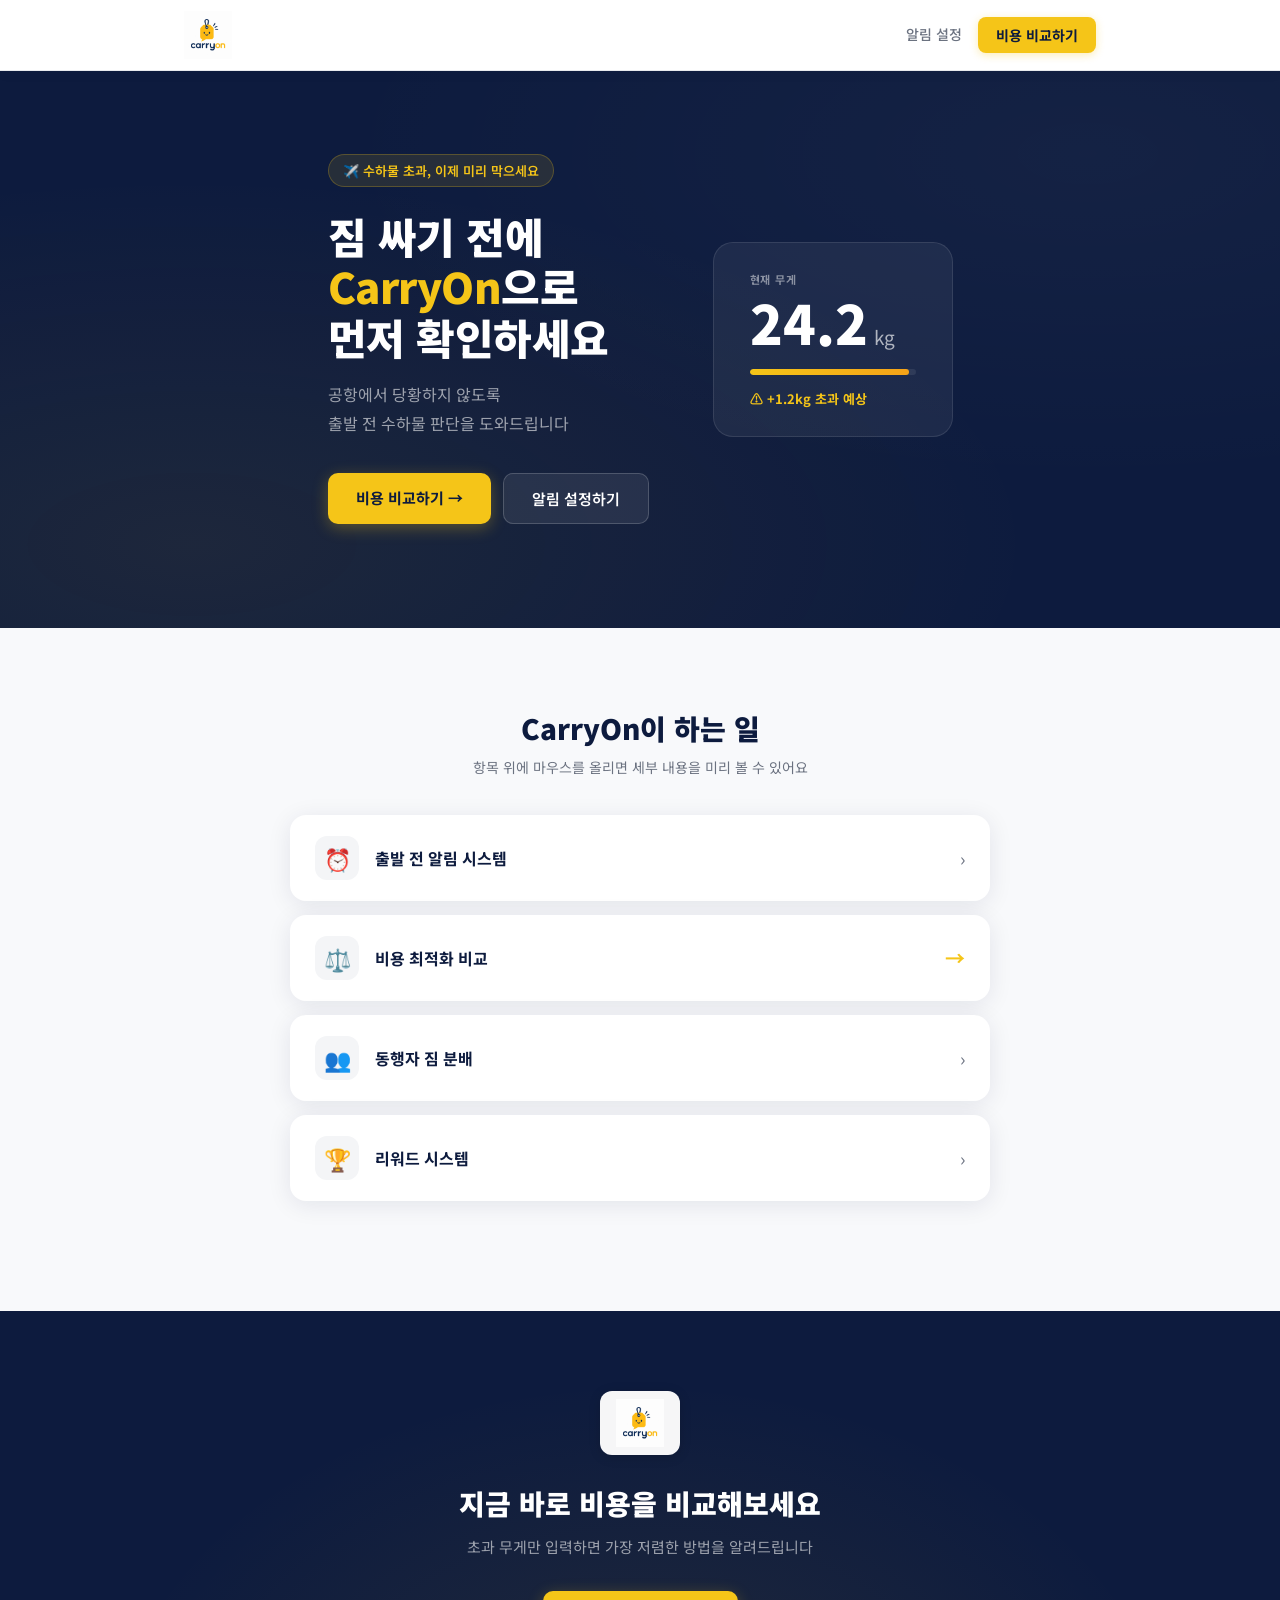
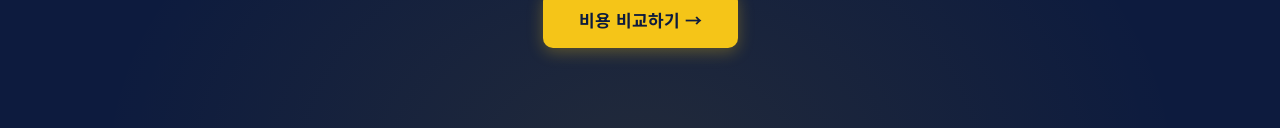
==== index.html @ cc9c38aa "first commit" ====
<!DOCTYPE html>
<html lang="ko">
<head>
<meta charset="UTF-8">
<meta name="viewport" content="width=device-width, initial-scale=1.0">
<title>CarryOn — 수하물 판단 도우미</title>
<link rel="stylesheet" href="style.css">
</head>
<body>

<nav class="navbar">
  <div class="nav-inner">
    <a href="index.html" class="nav-logo">
      <img src="assets/logo.jpeg" alt="CarryOn">
    </a>
    <div class="nav-links">
      <a href="notification.html" class="nav-link">알림 설정</a>
      <a href="cost.html" class="nav-cta">비용 비교하기</a>
    </div>
  </div>
</nav>

<section class="hero">
  <div class="hero-inner">
    <div class="hero-badge">✈️ 수하물 초과, 이제 미리 막으세요</div>
    <h1 class="hero-title">
      짐 싸기 전에<br>
      <span class="yellow">CarryOn</span>으로<br>
      먼저 확인하세요
    </h1>
    <p class="hero-sub">공항에서 당황하지 않도록<br>출발 전 수하물 판단을 도와드립니다</p>
    <div class="hero-btns">
      <a href="cost.html" class="btn-primary">비용 비교하기 →</a>
      <a href="notification.html" class="btn-secondary">알림 설정하기</a>
    </div>
  </div>
  <div class="hero-visual">
    <div class="weight-card">
      <div class="wc-label">현재 무게</div>
      <div class="wc-number">24.2<span>kg</span></div>
      <div class="wc-bar-wrap">
        <div class="wc-bar-fill" style="width:96%"></div>
      </div>
      <div class="wc-over">⚠️ +1.2kg 초과 예상</div>
    </div>
  </div>
</section>

<section class="features">
  <div class="features-inner">
    <h2 class="section-title">CarryOn이 하는 일</h2>
    <p class="section-sub">항목 위에 마우스를 올리면 세부 내용을 미리 볼 수 있어요</p>

    <div class="feat-card" id="feat1">
      <div class="feat-header" onclick="toggleFeat('feat1')">
        <div class="feat-icon">⏰</div>
        <div class="feat-main">
          <div class="feat-title">출발 전 알림 시스템</div>
          <div class="feat-arrow">›</div>
        </div>
      </div>
      <div class="feat-body">
        <div class="feat-sub"><strong>D-7 수하물 규정 안내</strong></div>
        <div class="feat-sub"><strong>D-3 짐 싸기 체크리스트</strong></div>
        <div class="feat-sub"><strong>D-1 무게 측정 유도 알림</strong></div>
        <div class="feat-sub"><strong>당일 출발 전 최종 확인</strong></div>
      </div>
    </div>

    <div class="feat-card feat-nav" id="feat2">
      <div class="feat-header" onclick="window.location.href='cost.html'">
        <div class="feat-icon">⚖️</div>
        <div class="feat-main">
          <div class="feat-title">비용 최적화 비교</div>
          <div class="feat-arrow">→</div>
        </div>
      </div>
      <div class="feat-body">
        <div class="feat-sub"><strong>국제 우편 vs 보관 vs 초과 납부 자동 비교</strong></div>
        <div class="feat-sub"><strong>가장 저렴한 옵션 하이라이트</strong></div>
        <div class="feat-sub"><strong>초과 무게 입력 시 즉시 계산</strong></div>
        <a href="cost.html" class="feat-link">지금 바로 계산하기 →</a>
      </div>
    </div>

    <div class="feat-card" id="feat3">
      <div class="feat-header" onclick="toggleFeat('feat3')">
        <div class="feat-icon">👥</div>
        <div class="feat-main">
          <div class="feat-title">동행자 짐 분배</div>
          <div class="feat-arrow">›</div>
        </div>
      </div>
      <div class="feat-body">
        <div class="feat-sub"><strong>일행 전체 무게 합산 현황</strong></div>
        <div class="feat-sub"><strong>최적 분배 추천</strong></div>
        <div class="feat-sub"><strong>그룹 알림 연동</strong></div>
      </div>
    </div>

    <div class="feat-card" id="feat4">
      <div class="feat-header" onclick="toggleFeat('feat4')">
        <div class="feat-icon">🏆</div>
        <div class="feat-main">
          <div class="feat-title">리워드 시스템</div>
          <div class="feat-arrow">›</div>
        </div>
      </div>
      <div class="feat-body">
        <div class="feat-sub"><strong>초과 없이 통과 시 포인트 적립</strong></div>
        <div class="feat-sub"><strong>라운지 이용권 · 수하물 추가 허용 쿠폰</strong></div>
        <div class="feat-sub"><strong>Bronze → Silver → Gold → Platinum</strong></div>
      </div>
    </div>

  </div>
</section>

<section class="cta-section">
  <div class="cta-inner">
    <div class="cta-logo"><img src="assets/logo.jpeg" alt="CarryOn"></div>
    <h2>지금 바로 비용을 비교해보세요</h2>
    <p>초과 무게만 입력하면 가장 저렴한 방법을 알려드립니다</p>
    <a href="cost.html" class="btn-primary large">비용 비교하기 →</a>
  </div>
</section>

<script src="script.js"></script>
</body>
</html>
---- style.css ----
@import url('https://fonts.googleapis.com/css2?family=Noto+Sans+KR:wght@300;400;500;700;900&family=DM+Sans:wght@400;600;700&display=swap');

:root {
  --navy:         #0D1B3E;
  --yellow:       #F5C518;
  --yellow-light: #FFF8D6;
  --white:        #FFFFFF;
  --gray:         #F4F5F7;
  --gray2:        #E8EAED;
  --text:         #1A1A2E;
  --muted:        #6B7280;
  --radius:       16px;
  --shadow:       0 4px 24px rgba(13,27,62,0.09);
  --shadow-lg:    0 10px 40px rgba(13,27,62,0.16);
}

* { margin:0; padding:0; box-sizing:border-box; }
html { scroll-behavior: smooth; }

body {
  font-family: 'Noto Sans KR', 'DM Sans', sans-serif;
  background: #F8F9FB;
  color: var(--text);
}

/* ──────────────────────────────── NAVBAR */
.navbar {
  position: sticky; top: 0; z-index: 100;
  background: #ffffff;
  box-shadow: 0 1px 0 var(--gray2), 0 2px 12px rgba(13,27,62,0.07);
}
.nav-inner {
  max-width: 960px; margin: 0 auto;
  padding: 0 24px; height: 70px;
  display: flex; align-items: center; justify-content: space-between;
}

/* Logo — no wrapper needed on white bg */
.nav-logo {
  display: inline-flex; align-items: center;
  text-decoration: none;
  transition: opacity .2s;
}
.nav-logo:hover { opacity: 0.75; }
.nav-logo img {
  height: 48px; display: block; object-fit: contain;
}

.nav-links { display: flex; align-items: center; gap: 16px; }
.nav-link {
  color: var(--muted);
  text-decoration: none; font-size: 14px; font-weight: 500;
  padding: 4px 0; border-bottom: 2px solid transparent;
  transition: color .2s, border-color .2s;
}
.nav-link:hover  { color: var(--navy); border-bottom-color: rgba(13,27,62,0.2); }
.nav-link.active { color: var(--navy); border-bottom-color: var(--yellow); }
.nav-cta {
  background: var(--yellow); color: var(--navy);
  text-decoration: none; font-size: 14px; font-weight: 700;
  padding: 8px 18px; border-radius: 8px;
  box-shadow: 0 2px 8px rgba(245,197,24,0.32);
  transition: opacity .2s, transform .15s, box-shadow .15s;
}
.nav-cta:hover  { opacity: 0.9; transform: translateY(-1px); box-shadow: 0 5px 14px rgba(245,197,24,0.40); }
.nav-cta.active { outline: 2px solid var(--navy); outline-offset: 2px; }

/* ──────────────────────────────── HERO */
.hero {
  background: var(--navy);
  background-image:
    radial-gradient(ellipse at 15% 85%, rgba(245,197,24,0.07) 0%, transparent 55%),
    radial-gradient(ellipse at 85% 15%, rgba(255,255,255,0.03) 0%, transparent 50%);
  color: white;
  padding: 84px 24px 104px;
  display: flex; align-items: center; justify-content: center;
  gap: 64px; flex-wrap: wrap;
}
.hero-inner { max-width: 480px; }
.hero-badge {
  display: inline-flex; align-items: center; gap: 6px;
  background: rgba(245,197,24,0.11);
  border: 1px solid rgba(245,197,24,0.24);
  color: var(--yellow);
  font-size: 13px; font-weight: 600;
  padding: 6px 14px; border-radius: 20px;
  margin-bottom: 24px;
}
.hero-title {
  font-size: 42px; font-weight: 900;
  line-height: 1.2; margin-bottom: 18px;
  letter-spacing: -0.5px;
}
.hero-title .yellow { color: var(--yellow); }
.hero-sub {
  color: rgba(255,255,255,0.58);
  font-size: 16px; line-height: 1.78; margin-bottom: 36px;
}
.hero-btns { display: flex; gap: 12px; flex-wrap: wrap; }

.btn-primary {
  background: var(--yellow); color: var(--navy);
  padding: 14px 28px; border-radius: 10px;
  font-weight: 700; font-size: 15px;
  text-decoration: none; display: inline-block;
  box-shadow: 0 4px 16px rgba(245,197,24,0.30);
  transition: transform .15s, box-shadow .15s;
}
.btn-primary:hover  { transform: translateY(-2px); box-shadow: 0 8px 24px rgba(245,197,24,0.42); }
.btn-primary:active { transform: translateY(0); }
.btn-primary.large  { font-size: 17px; padding: 16px 36px; }

.btn-secondary {
  background: rgba(255,255,255,0.08); color: white;
  padding: 14px 28px; border-radius: 10px;
  font-weight: 600; font-size: 15px;
  text-decoration: none; display: inline-block;
  border: 1px solid rgba(255,255,255,0.18);
  transition: background .15s, border-color .15s;
}
.btn-secondary:hover { background: rgba(255,255,255,0.15); border-color: rgba(255,255,255,0.32); }

/* ──────────────────────────────── WEIGHT CARD */
.hero-visual { flex-shrink: 0; }
.weight-card {
  background: rgba(255,255,255,0.06);
  border: 1px solid rgba(255,255,255,0.10);
  border-radius: 20px; padding: 28px 36px; min-width: 240px;
}
.wc-label { color: rgba(255,255,255,0.48); font-size: 11px; font-weight: 700; letter-spacing: 0.8px; text-transform: uppercase; margin-bottom: 8px; }
.wc-number { font-size: 54px; font-weight: 900; color: white; line-height: 1; }
.wc-number span { font-size: 19px; font-weight: 400; margin-left: 6px; opacity: 0.65; }
.wc-bar-wrap {
  height: 6px; background: rgba(255,255,255,0.08);
  border-radius: 3px; margin: 20px 0 14px; overflow: hidden;
}
.wc-bar-fill { height: 100%; background: linear-gradient(90deg, var(--yellow), #f5a318); border-radius: 3px; }
.wc-over { color: var(--yellow); font-size: 13px; font-weight: 700; }

/* ──────────────────────────────── FEATURES */
.features { padding: 80px 24px 96px; }
.features-inner { max-width: 700px; margin: 0 auto; }
.section-title {
  font-size: 28px; font-weight: 900;
  color: var(--navy); margin-bottom: 8px; text-align: center;
}
.section-sub {
  font-size: 14px; color: var(--muted);
  text-align: center; margin-bottom: 36px; line-height: 1.6;
}

.feat-card {
  background: white; border-radius: var(--radius);
  box-shadow: var(--shadow); margin-bottom: 14px;
  overflow: hidden;
  border: 1.5px solid transparent;
  transition: box-shadow .25s, transform .2s, border-color .2s;
}
.feat-card:hover {
  box-shadow: var(--shadow-lg);
  transform: translateY(-2px);
  border-color: var(--gray2);
}

.feat-header {
  display: flex; align-items: center; gap: 16px;
  padding: 20px 24px; cursor: pointer; user-select: none;
  transition: background .2s;
}
.feat-icon {
  font-size: 22px;
  width: 44px; height: 44px;
  display: flex; align-items: center; justify-content: center;
  background: var(--gray); border-radius: 12px; flex-shrink: 0;
  transition: background .2s;
}
.feat-card:hover .feat-icon { background: var(--yellow-light); }
.feat-main { flex: 1; display: flex; align-items: center; justify-content: space-between; }
.feat-title { font-size: 16px; font-weight: 700; color: var(--navy); }
.feat-arrow { font-size: 18px; color: var(--muted); transition: transform .25s, color .2s; }
.feat-card.open .feat-arrow { transform: rotate(90deg); color: var(--navy); }
.feat-card.open .feat-header { background: var(--yellow-light); }
.feat-card:hover:not(.open) .feat-header { background: var(--gray); }

/* ── Hover + open both reveal body (smooth max-height) */
.feat-body {
  display: flex; flex-direction: column;
  padding: 0 24px 0 84px; gap: 10px;
  max-height: 0; overflow: hidden; opacity: 0;
  transition:
    max-height .35s cubic-bezier(0.4,0,0.2,1),
    opacity    .25s ease,
    padding    .25s ease;
}
.feat-card:hover .feat-body,
.feat-card.open  .feat-body {
  max-height: 400px;
  opacity: 1;
  padding: 0 24px 20px 84px;
}

.feat-sub {
  font-size: 14px; color: var(--text);
  padding: 9px 14px; background: var(--gray); border-radius: 8px;
  line-height: 1.5;
}
.feat-link {
  display: inline-flex; align-items: center; gap: 4px;
  margin-top: 4px;
  color: var(--navy); font-weight: 700; font-size: 14px;
  text-decoration: none; border-bottom: 2px solid var(--yellow);
  width: fit-content; padding-bottom: 2px;
  transition: color .15s;
}
.feat-link:hover { color: #2a3f7e; }

/* Navigation card — 비용 최적화 */
.feat-card.feat-nav .feat-arrow {
  color: var(--yellow); font-size: 20px; font-weight: 700;
}
.feat-card.feat-nav:hover { border-left: 3px solid var(--yellow); }
.feat-card.feat-nav .feat-header:active { background: var(--yellow-light); }

/* ──────────────────────────────── COST / NOTIFICATION PAGE */
.cost-main { padding: 48px 24px 80px; }
.cost-inner { max-width: 700px; margin: 0 auto; }
.page-header { margin-bottom: 32px; }
.back-link {
  color: var(--muted); text-decoration: none;
  font-size: 14px; font-weight: 500;
  display: inline-flex; align-items: center; gap: 4px;
  margin-bottom: 14px;
  transition: color .15s, transform .15s;
}
.back-link:hover { color: var(--navy); transform: translateX(-2px); }
.page-header h1 { font-size: 28px; font-weight: 900; color: var(--navy); margin-bottom: 8px; }
.page-header p  { color: var(--muted); font-size: 15px; line-height: 1.65; }

.input-card {
  background: white; border-radius: var(--radius);
  box-shadow: var(--shadow); padding: 28px; margin-bottom: 24px;
  border: 1.5px solid var(--gray2);
}
.input-row { display: flex; gap: 16px; flex-wrap: wrap; margin-bottom: 20px; }
.input-row.vertical { flex-direction: column; }
.input-group { flex: 1; min-width: 150px; display: flex; flex-direction: column; gap: 8px; }
.input-group.full { flex: none; width: 100%; }
.input-group label {
  font-size: 11px; font-weight: 700; color: var(--muted);
  letter-spacing: 0.6px; text-transform: uppercase;
}
.input-group select,
.input-group input[type="datetime-local"] {
  padding: 11px 14px; border: 1.5px solid var(--gray2);
  border-radius: 10px; font-size: 14px; font-family: inherit;
  color: var(--text); background: white; outline: none;
  transition: border-color .2s, box-shadow .2s;
}
.input-group select:focus,
.input-group input:focus {
  border-color: var(--navy);
  box-shadow: 0 0 0 3px rgba(13,27,62,0.06);
}

.number-input {
  display: flex; align-items: center;
  border: 1.5px solid var(--gray2); border-radius: 10px; overflow: hidden;
  transition: border-color .2s, box-shadow .2s;
}
.number-input:focus-within {
  border-color: var(--navy);
  box-shadow: 0 0 0 3px rgba(13,27,62,0.06);
}
.number-input button {
  width: 44px; height: 44px; background: var(--gray);
  border: none; font-size: 18px; cursor: pointer;
  color: var(--navy); font-weight: 700; flex-shrink: 0;
  transition: background .15s;
}
.number-input button:hover  { background: var(--gray2); }
.number-input button:active { background: var(--yellow-light); }
.number-input input {
  flex: 1; text-align: center; border: none; outline: none;
  font-size: 16px; font-weight: 700; color: var(--navy);
  font-family: inherit; padding: 0;
}

.calc-btn {
  width: 100%; background: var(--navy); color: white;
  border: none; border-radius: 10px; padding: 14px;
  font-size: 16px; font-weight: 700; cursor: pointer;
  font-family: inherit;
  box-shadow: 0 4px 16px rgba(13,27,62,0.18);
  transition: opacity .15s, transform .15s, box-shadow .15s;
}
.calc-btn:hover  { opacity: 0.9; transform: translateY(-1px); box-shadow: 0 6px 20px rgba(13,27,62,0.24); }
.calc-btn:active { transform: translateY(0); }

/* ──────────────────────────────── RESULT */
.result-section {
  background: white; border-radius: var(--radius);
  box-shadow: var(--shadow); padding: 28px; margin-bottom: 24px;
  border: 1.5px solid var(--gray2);
}
.result-title    { font-size: 18px; font-weight: 900; color: var(--navy); margin-bottom: 4px; }
.result-subtitle { font-size: 13px; color: var(--muted); margin-bottom: 24px; }
.options-grid    { display: grid; grid-template-columns: repeat(3,1fr); gap: 16px; margin-bottom: 20px; }

.option-card {
  border: 2px solid var(--gray2); border-radius: 14px;
  padding: 20px 16px; text-align: center; position: relative;
  transition: border-color .2s, transform .2s, box-shadow .2s;
}
.option-card:hover { box-shadow: var(--shadow); }
.option-card.winner {
  border-color: var(--yellow); background: var(--yellow-light);
  transform: translateY(-4px); box-shadow: 0 10px 28px rgba(245,197,24,0.26);
}
.option-icon  { font-size: 28px; margin-bottom: 10px; }
.option-name  { font-size: 14px; font-weight: 700; color: var(--navy); margin-bottom: 4px; }
.option-desc  { font-size: 11px; color: var(--muted); margin-bottom: 12px; line-height: 1.4; }
.option-price { font-size: 22px; font-weight: 900; color: var(--navy); margin-bottom: 6px; }
.option-note  { font-size: 11px; color: var(--muted); }
.option-badge {
  position: absolute; top: -10px; left: 50%; transform: translateX(-50%);
  background: var(--yellow); color: var(--navy);
  font-size: 11px; font-weight: 700;
  padding: 3px 10px; border-radius: 20px; white-space: nowrap;
  box-shadow: 0 2px 8px rgba(245,197,24,0.35);
}

.save-banner {
  background: rgba(13,27,62,0.04);
  border-left: 4px solid var(--yellow);
  padding: 14px 18px; border-radius: 0 10px 10px 0;
  font-size: 14px; color: var(--navy); line-height: 1.6;
}

/* ──────────────────────────────── TIP */
.tip-card {
  background: white; border-radius: var(--radius);
  box-shadow: var(--shadow); padding: 24px 28px;
  border: 1.5px solid var(--gray2);
}
.tip-title { font-size: 15px; font-weight: 700; color: var(--navy); margin-bottom: 16px; }
.tip-list  { display: flex; flex-direction: column; gap: 12px; }
.tip-item  { display: flex; align-items: center; gap: 12px; font-size: 14px; line-height: 1.5; }
.tip-icon  { font-size: 20px; flex-shrink: 0; }

/* ──────────────────────────────── ALERT TIMELINE */
.alert-timeline { display: flex; flex-direction: column; gap: 12px; }
.alert-item {
  display: flex; align-items: flex-start; gap: 16px;
  background: var(--gray); border-radius: 12px; padding: 16px 20px;
  border: 1.5px solid transparent;
  transition: border-color .2s, box-shadow .2s;
  animation: fadeIn .3s ease both;
}
.alert-item:hover { border-color: var(--gray2); box-shadow: var(--shadow); }
@keyframes fadeIn { from { opacity:0; transform:translateY(8px); } to { opacity:1; transform:none; } }
.alert-dot   { font-size: 24px; flex-shrink: 0; }
.alert-label { font-size: 13px; font-weight: 700; color: var(--navy); margin-bottom: 2px; }
.alert-desc  { font-size: 14px; color: var(--text); margin-bottom: 4px; }
.alert-time  { font-size: 12px; color: var(--muted); }

/* ──────────────────────────────── CTA */
.cta-section {
  background: var(--navy);
  background-image: radial-gradient(ellipse at 50% 110%, rgba(245,197,24,0.09) 0%, transparent 60%);
  padding: 80px 24px; text-align: center; color: white;
}
.cta-inner { max-width: 500px; margin: 0 auto; }
.cta-logo {
  display: inline-flex; align-items: center; justify-content: center;
  background: rgba(255,255,255,0.96);
  border-radius: 12px; padding: 8px 16px;
  margin-bottom: 28px;
  box-shadow: 0 2px 12px rgba(0,0,0,0.15);
}
.cta-logo img { height: 48px; display: block; object-fit: contain; }
.cta-section h2 { font-size: 28px; font-weight: 900; margin-bottom: 12px; }
.cta-section p  { color: rgba(255,255,255,0.58); font-size: 15px; margin-bottom: 32px; line-height: 1.65; }

/* ──────────────────────────────── DETAIL MODAL (bottom sheet) */
.detail-overlay {
  position: fixed; inset: 0; z-index: 200;
  background: rgba(13,27,62,0.52);
  backdrop-filter: blur(4px);
  display: flex; align-items: flex-end; justify-content: center;
  opacity: 0; pointer-events: none;
  transition: opacity .25s ease;
}
.detail-overlay.active {
  opacity: 1; pointer-events: auto;
}
.detail-box {
  background: white; border-radius: 24px 24px 0 0;
  width: 100%; max-width: 700px;
  max-height: 82vh; overflow-y: auto;
  padding: 0 32px 52px;
  transform: translateY(32px);
  transition: transform .32s cubic-bezier(0.4,0,0.2,1);
  scrollbar-width: thin;
}
.detail-overlay.active .detail-box { transform: translateY(0); }

.detail-drag-handle {
  width: 40px; height: 4px; background: var(--gray2);
  border-radius: 2px; margin: 14px auto 0;
}
.detail-box-header {
  display: flex; align-items: center; gap: 14px;
  padding: 24px 0 20px;
  border-bottom: 1.5px solid var(--gray2);
  margin-bottom: 24px;
  position: sticky; top: 0; background: white; z-index: 1;
}
.detail-box-icon {
  font-size: 28px;
  width: 52px; height: 52px;
  display: flex; align-items: center; justify-content: center;
  background: var(--yellow-light); border-radius: 14px; flex-shrink: 0;
}
.detail-box-title { font-size: 19px; font-weight: 900; color: var(--navy); }
.detail-box-sub   { font-size: 13px; color: var(--muted); margin-top: 3px; }
.detail-close {
  margin-left: auto; background: var(--gray); border: none;
  width: 36px; height: 36px; border-radius: 50%;
  font-size: 20px; line-height: 1; cursor: pointer;
  color: var(--muted); flex-shrink: 0;
  display: flex; align-items: center; justify-content: center;
  transition: background .15s, color .15s;
}
.detail-close:hover { background: var(--gray2); color: var(--navy); }

.detail-section { margin-bottom: 22px; }
.detail-section-heading {
  font-size: 11px; font-weight: 700; color: var(--muted);
  text-transform: uppercase; letter-spacing: 0.7px;
  margin-bottom: 10px;
}
.detail-row {
  display: flex; justify-content: space-between; align-items: center;
  padding: 10px 14px; border-radius: 10px; font-size: 14px;
  background: var(--gray); margin-bottom: 6px; gap: 8px;
}
.detail-row.highlight {
  background: var(--yellow-light);
  border: 1.5px solid rgba(245,197,24,0.35);
}
.detail-row .d-label { color: var(--muted); flex: 1; }
.detail-row .d-value { font-weight: 700; color: var(--navy); white-space: nowrap; }
.detail-row.highlight .d-value { font-size: 16px; }

.detail-table {
  width: 100%; border-collapse: collapse; font-size: 13px;
  border-radius: 10px; overflow: hidden;
}
.detail-table thead th {
  text-align: left; padding: 9px 12px;
  background: var(--gray2); color: var(--muted);
  font-weight: 700; font-size: 11px; letter-spacing: 0.4px;
  text-transform: uppercase;
}
.detail-table thead th:not(:first-child) { text-align: right; }
.detail-table tbody td { padding: 10px 12px; border-bottom: 1px solid var(--gray2); }
.detail-table tbody td:not(:first-child) { text-align: right; font-weight: 700; color: var(--navy); }
.detail-table tbody tr.current td { background: var(--yellow-light); }
.detail-table tbody tr.current td:first-child { font-weight: 700; }

.detail-tips { list-style: none; display: flex; flex-direction: column; gap: 8px; }
.detail-tips li {
  display: flex; align-items: flex-start; gap: 10px;
  font-size: 14px; line-height: 1.55;
  padding: 8px 12px; background: var(--gray); border-radius: 8px;
}
.detail-tips li::before {
  content: '✦'; color: var(--yellow); font-size: 10px;
  flex-shrink: 0; margin-top: 3px;
}

/* weight-status chip under the weight input */
.weight-status {
  font-size: 12px; font-weight: 600; margin-top: 6px;
  padding: 5px 10px; border-radius: 8px;
  transition: background .2s, color .2s;
  min-height: 28px;
}
.weight-status.ok   { background: #ECFDF5; color: #059669; }
.weight-status.over { background: #FFF1F2; color: #E11D48; }

/* no-excess success banner */
.no-excess-banner {
  display: flex; align-items: center; gap: 16px;
  background: #ECFDF5; border: 1.5px solid #6EE7B7;
  border-radius: var(--radius); padding: 20px 24px;
  margin-bottom: 24px;
}
.neb-icon  { font-size: 32px; }
.neb-title { font-size: 17px; font-weight: 900; color: #065F46; margin-bottom: 4px; }
.neb-sub   { font-size: 13px; color: #047857; }

.option-card { cursor: pointer; }
.option-card:hover { box-shadow: var(--shadow-lg); }
.option-card .tap-hint {
  font-size: 11px; color: var(--muted); margin-top: 6px;
  opacity: 0; transition: opacity .2s;
}
.option-card:hover .tap-hint { opacity: 1; }

/* ──────────────────────────────── RESPONSIVE */
@media (max-width: 600px) {
  .hero        { padding: 52px 20px 60px; gap: 36px; }
  .hero-title  { font-size: 32px; }
  .hero-visual { width: 100%; }
  .weight-card { padding: 20px; }
  .options-grid { grid-template-columns: 1fr; }
  .feat-body { padding: 0 16px 0 16px; }
  .feat-card:hover .feat-body,
  .feat-card.open  .feat-body { padding: 0 16px 16px 16px; }
}
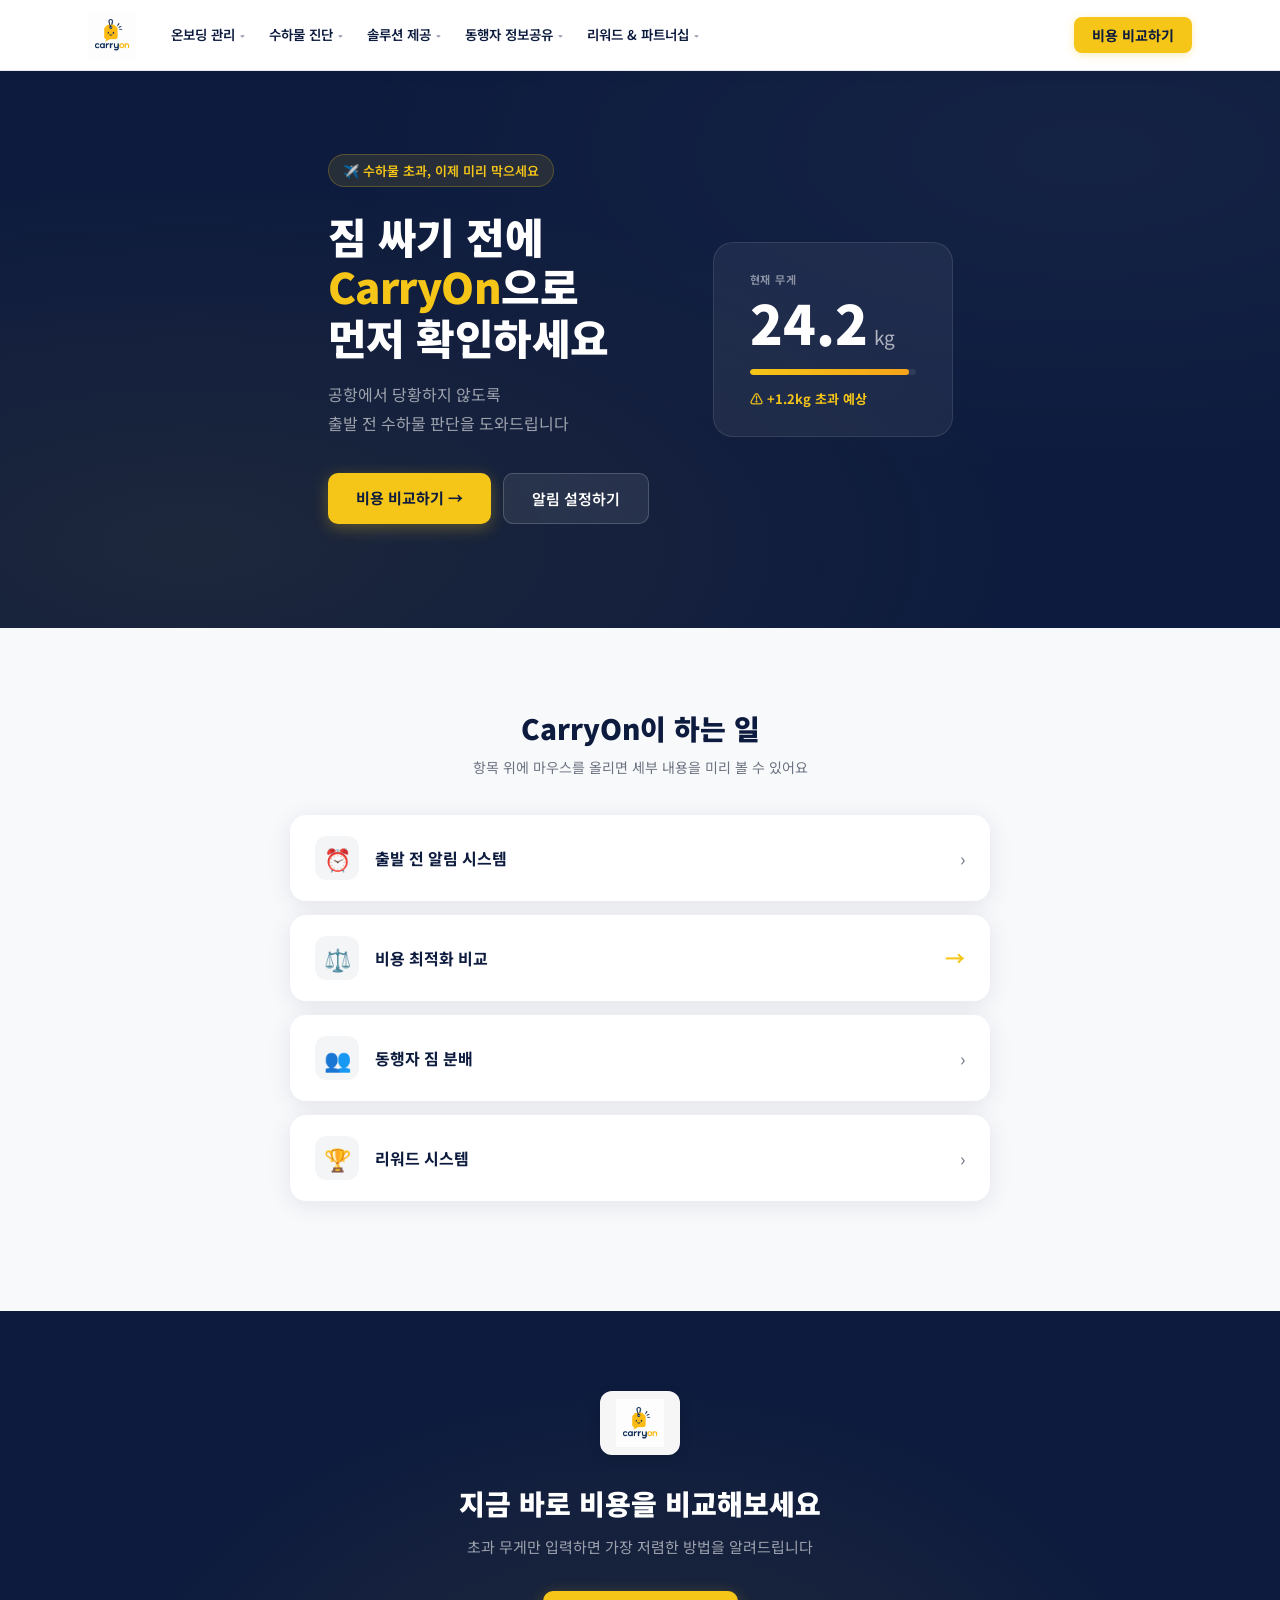
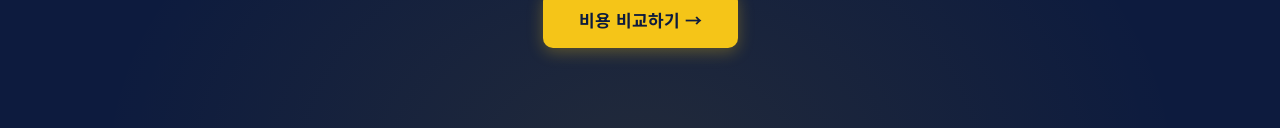
==== commit e634ef62: "update" ====
--- a/index.html
+++ b/index.html
@@ -13,10 +13,48 @@
     <a href="index.html" class="nav-logo">
       <img src="assets/logo.jpeg" alt="CarryOn">
     </a>
-    <div class="nav-links">
-      <a href="notification.html" class="nav-link">알림 설정</a>
-      <a href="cost.html" class="nav-cta">비용 비교하기</a>
-    </div>
+    <ul class="nav-menu">
+      <li class="nav-item">
+        <button class="nav-item-btn">온보딩 관리 <span class="nav-chevron">▾</span></button>
+        <ul class="dropdown">
+          <li><a href="#">항공편 검색</a></li>
+          <li><a href="#">항공편 등록</a></li>
+          <li><a href="#">D-Day별 맞춤 가이드 카드</a></li>
+        </ul>
+      </li>
+      <li class="nav-item">
+        <button class="nav-item-btn">수하물 진단 <span class="nav-chevron">▾</span></button>
+        <ul class="dropdown">
+          <li><a href="#">사전 알림시스템 안내</a></li>
+          <li><a href="notification.html">알림시스템 예약</a></li>
+          <li><a href="#">무게 입력 및 분석</a></li>
+        </ul>
+      </li>
+      <li class="nav-item">
+        <button class="nav-item-btn">솔루션 제공 <span class="nav-chevron">▾</span></button>
+        <ul class="dropdown">
+          <li><a href="#">배송신청 원클릭 해결</a></li>
+          <li><a href="cost.html">초과 요금 즉시 결제</a></li>
+        </ul>
+      </li>
+      <li class="nav-item">
+        <button class="nav-item-btn">동행자 정보공유 <span class="nav-chevron">▾</span></button>
+        <ul class="dropdown">
+          <li><a href="#">동행자 초대 관리</a></li>
+          <li><a href="#">그룹 생성</a></li>
+          <li><a href="#">일행 현황 공유</a></li>
+        </ul>
+      </li>
+      <li class="nav-item">
+        <button class="nav-item-btn">리워드 &amp; 파트너십 <span class="nav-chevron">▾</span></button>
+        <ul class="dropdown">
+          <li><a href="#">리워드 적립 시스템</a></li>
+          <li><a href="#">등급 구조</a></li>
+          <li><a href="#">항공사/배송사/면세점</a></li>
+        </ul>
+      </li>
+    </ul>
+    <a href="cost.html" class="nav-cta">비용 비교하기</a>
   </div>
 </nav>
 
--- a/style.css
+++ b/style.css
@@ -30,35 +30,75 @@
   box-shadow: 0 1px 0 var(--gray2), 0 2px 12px rgba(13,27,62,0.07);
 }
 .nav-inner {
-  max-width: 960px; margin: 0 auto;
-  padding: 0 24px; height: 70px;
-  display: flex; align-items: center; justify-content: space-between;
-}
-
-/* Logo — no wrapper needed on white bg */
+  max-width: 1160px; margin: 0 auto;
+  padding: 0 28px; height: 70px;
+  display: flex; align-items: center; gap: 8px;
+}
+
 .nav-logo {
   display: inline-flex; align-items: center;
-  text-decoration: none;
+  text-decoration: none; flex-shrink: 0;
   transition: opacity .2s;
 }
 .nav-logo:hover { opacity: 0.75; }
-.nav-logo img {
-  height: 48px; display: block; object-fit: contain;
-}
-
-.nav-links { display: flex; align-items: center; gap: 16px; }
-.nav-link {
-  color: var(--muted);
-  text-decoration: none; font-size: 14px; font-weight: 500;
-  padding: 4px 0; border-bottom: 2px solid transparent;
-  transition: color .2s, border-color .2s;
-}
-.nav-link:hover  { color: var(--navy); border-bottom-color: rgba(13,27,62,0.2); }
-.nav-link.active { color: var(--navy); border-bottom-color: var(--yellow); }
+.nav-logo img   { height: 48px; display: block; object-fit: contain; }
+
+/* ── Horizontal dropdown menu */
+.nav-menu {
+  list-style: none; display: flex; align-items: center;
+  gap: 2px; flex: 1; margin: 0 16px;
+}
+.nav-item { position: relative; }
+.nav-item-btn {
+  background: none; border: none; cursor: pointer;
+  font-family: inherit; font-size: 13.5px; font-weight: 600;
+  color: var(--navy); padding: 8px 11px; border-radius: 8px;
+  display: flex; align-items: center; gap: 5px;
+  transition: background .15s; white-space: nowrap; line-height: 1;
+}
+.nav-item-btn:hover,
+.nav-item.active .nav-item-btn { background: var(--gray); }
+.nav-chevron {
+  font-size: 9px; opacity: 0.45; display: inline-block;
+  transition: transform .22s ease, opacity .2s;
+}
+.nav-item:hover .nav-chevron,
+.nav-item.open  .nav-chevron { transform: rotate(180deg); opacity: 1; }
+
+.dropdown {
+  position: absolute; top: calc(100% + 8px); left: 0;
+  background: white; border-radius: 12px;
+  box-shadow: 0 10px 36px rgba(13,27,62,0.14);
+  border: 1.5px solid var(--gray2);
+  list-style: none; padding: 6px;
+  min-width: 185px;
+  opacity: 0; visibility: hidden; pointer-events: none;
+  transform: translateY(-6px);
+  transition: opacity .2s ease, transform .2s ease, visibility 0s linear .2s;
+  z-index: 200;
+}
+.nav-item:hover .dropdown,
+.nav-item.open  .dropdown {
+  opacity: 1; visibility: visible; pointer-events: auto;
+  transform: translateY(0);
+  transition: opacity .2s ease, transform .2s ease, visibility 0s linear 0s;
+}
+.dropdown li a {
+  display: block; padding: 9px 14px; border-radius: 8px;
+  font-size: 13px; font-weight: 500; color: var(--text);
+  text-decoration: none; transition: background .15s, color .15s;
+  white-space: nowrap;
+}
+.dropdown li a:hover  { background: var(--gray); color: var(--navy); }
+.dropdown li a.active {
+  background: var(--yellow-light); color: var(--navy); font-weight: 700;
+}
+
+/* ── CTA button (right) */
 .nav-cta {
   background: var(--yellow); color: var(--navy);
   text-decoration: none; font-size: 14px; font-weight: 700;
-  padding: 8px 18px; border-radius: 8px;
+  padding: 8px 18px; border-radius: 8px; flex-shrink: 0;
   box-shadow: 0 2px 8px rgba(245,197,24,0.32);
   transition: opacity .2s, transform .15s, box-shadow .15s;
 }
